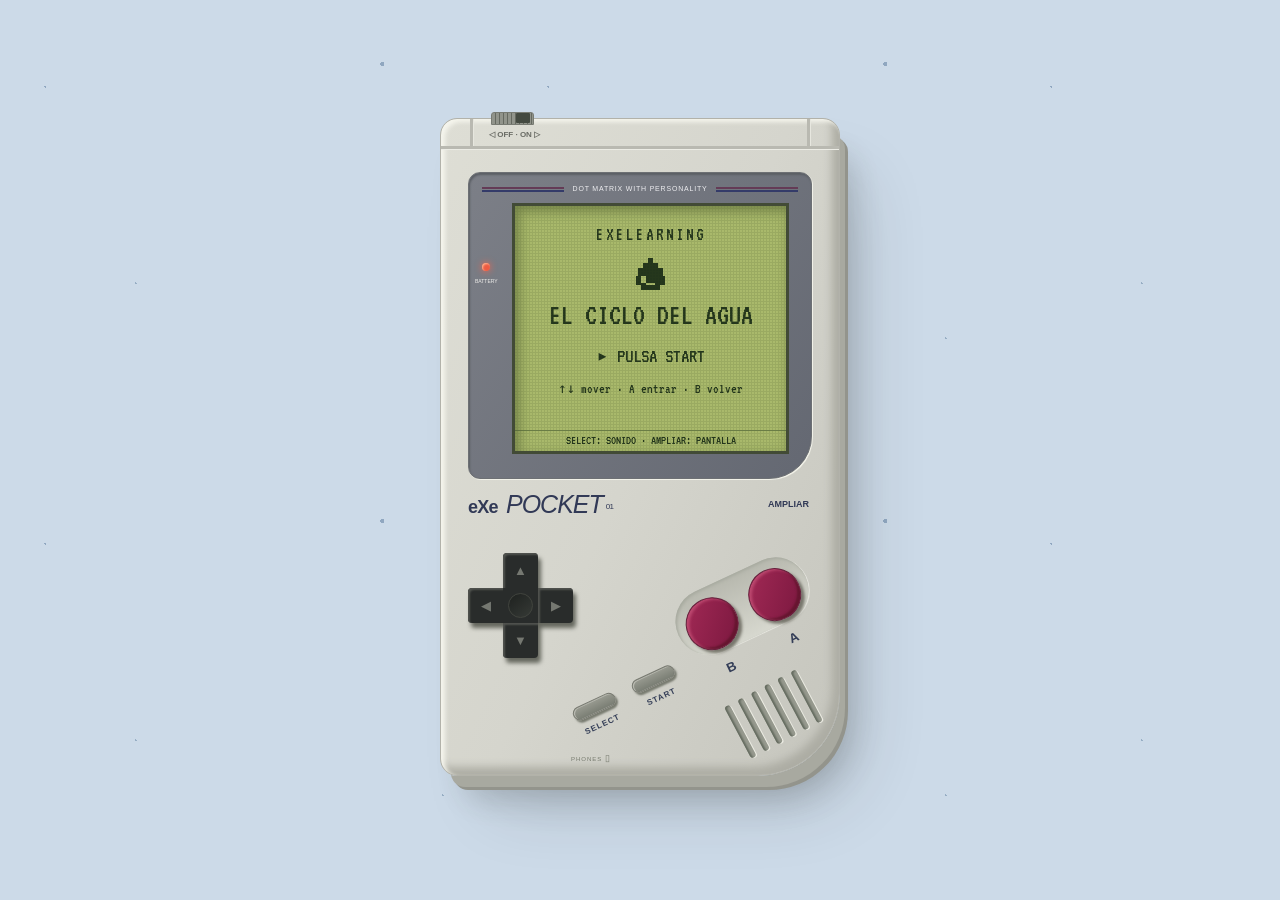
==== index.html @ 0021cd32 "Add Pocket theme and interactive water cycle example" ====
<!DOCTYPE html>
<html lang="es" id="exe-index">
<head>
<meta charset="utf-8">
<meta name="generator" content="eXeLearning">
<meta name="viewport" content="width=device-width, initial-scale=1">
<link rel="license" type="text/html" href="https://creativecommons.org/publicdomain/zero/1.0/">
<title>El ciclo del agua · Pocket</title>
<link rel="icon" type="image/x-icon" href="libs/favicon.ico">
<meta name="description" content="Unidad didáctica de ejemplo sobre el ciclo del agua, presentada con el estilo retro Pocket.">
<script>document.querySelector("html").classList.add("js");</script><script src="libs/jquery/jquery.min.js"> </script><script src="libs/common_i18n.js"> </script><script src="libs/common.js"> </script><script src="libs/exe_export.js"> </script><script>window.exeXapi={"odeId":"2026043015560178H9VG","packageTitle":"El ciclo del agua · Pocket","language":"es"};</script><script src="libs/xapi/exe_xapi.js"> </script><script src="search_index.js"> </script><script src="libs/bootstrap/bootstrap.bundle.min.js"> </script><link rel="stylesheet" href="libs/bootstrap/bootstrap.min.css">
<script src="idevices/text/text.js"></script><link rel="stylesheet" href="idevices/text/text.css">
<link rel="stylesheet" href="content/css/base.css"><script src="theme/style.js"> </script><link rel="stylesheet" href="theme/style.css">
</head>
<body class="exe-export exe-web-site">
<script>document.body.className+=" js"</script>
<div class="exe-content exe-export pre-js siteNav-hidden"><a href="#page-mollw3ja-8h1eloxxv" id="skipNav">Saltar al contenido</a> <nav id="siteNav">
<ul>
<li class="active"> <a href="index.html" class="active main-node no-ch">Inicio</a>
</li>
<li> <a href="html/el-ciclo-del-agua.html" class="daddy">El ciclo del agua</a>
<ul class="other-section">
<li> <a href="html/evaporacion.html" class="no-ch">Evaporación</a>
</li>
<li> <a href="html/condensacion.html" class="no-ch">Condensación</a>
</li>
<li> <a href="html/precipitacion.html" class="no-ch">Precipitación</a>
</li>
<li> <a href="html/recogida.html" class="no-ch">Recogida</a>
</li>
</ul>
</li>
<li> <a href="html/actividades.html" class="daddy">Actividades</a>
<ul class="other-section">
<li> <a href="html/ordena-las-fases.html" class="no-ch">Ordena las fases</a>
</li>
<li> <a href="html/verdadero-o-falso.html" class="no-ch">¿Verdadero o falso?</a>
</li>
</ul>
</li>
<li> <a href="html/recursos.html" class="no-ch">Recursos</a>
</li>
<li> <a href="html/creditos-y-descargas.html" class="no-ch">Créditos y descargas</a>
</li>
</ul>
</nav><main id="page-mollw3ja-8h1eloxxv" class="page"> <div id="exe-client-search" data-block-order-string="Caja %e" data-no-results-string="Sin resultados.">
</div>
<header class="main-header"> <p class="page-counter"> <span class="page-counter-label">Página </span><span class="page-counter-content"> <strong class="page-counter-current-page">1</strong><span class="page-counter-sep">/</span><strong class="page-counter-total">11</strong></span></p>

<div class="package-header"><p class="package-title">El ciclo del agua · Pocket</p></div>
<div class="page-header"><h1 class="page-title">Inicio</h1></div>
</header><div id="page-content-page-mollw3ja-8h1eloxxv" class="page-content">
<article id="SP00000002" class="box">
<header class="box-head">
<div class="box-icon exe-icon">
<img src="theme/icons/book.svg" alt="" style="display:block;object-fit:contain;">
</div>
<h1 class="box-title">Bienvenida</h1>
<button class="box-toggle box-toggle-on" title="Toggle content">
<span>Toggle content</span>
</button></header>
<div class="box-content">
<div id="SP00000003" class="idevice_node text" data-idevice-path="idevices/text/" data-idevice-type="text" data-idevice-component-type="json" data-idevice-json-data="{&quot;ideviceId&quot;:&quot;SP00000003&quot;}">
<div class="exe-text-template"><div class="textIdeviceContent"><div class="exe-text-activity"><div><figure style="text-align:center;margin:10px 0 18px;"><img src="content/resources/633e3582-b108-d898-b333-1e7eacefaed6.png" alt="Paisaje del ciclo del agua en estilo pixel art" style="max-width:320px;width:100%;height:auto;image-rendering:pixelated;border:3px solid #D700D7;" /><figcaption style="font-family:'VT323',monospace;font-size:16px;color:#707078;margin-top:6px;">Paisaje del ciclo del agua en estilo pixel art</figcaption></figure><p><strong>Bienvenido</strong> a esta unidad didáctica sobre el <em>ciclo del agua</em>, preparada por el <strong>Área de Tecnología Educativa</strong> de la Consejería de Educación, Formación Profesional, Actividad Física y Deportes del Gobierno de Canarias.</p>
        <p>Aquí aprenderás las cuatro fases principales del ciclo — <strong>evaporación</strong>, <strong>condensación</strong>, <strong>precipitación</strong> y <strong>recogida</strong> — y podrás poner a prueba lo aprendido con un par de actividades.</p>
        <p>Pulsa START para elegir una página. Con A entras en sus actividades y con B vuelves. Dentro de una actividad, arriba y abajo desplazan el texto; izquierda y derecha seleccionan sus controles. Usa AMPLIAR si necesitas más espacio.</p><p><a href="content/resources/pocket.zip" download>Descargar estilo Pocket</a></p><p class="clearfix"> </p></div></div></div></div>
</div>
</div>
</article>
</div></main><div class="nav-buttons">
<span class="nav-button nav-button-left" aria-hidden="true"><span>Anterior</span></span>
<a href="html/el-ciclo-del-agua.html" title="Siguiente" class="nav-button nav-button-right"><span>Siguiente</span></a>
</div>
<footer id="siteFooter"><div id="siteFooterContent"> <div id="packageLicense" class="cc cc-0"> <p> <span class="license-label">Licencia: </span><a href="https://creativecommons.org/publicdomain/zero/1.0/" class="license">Creative Commons: CC0 1.0 Universal (dominio público)</a></p>
</div>
</div></footer>
</div>
<p id="made-with-eXe"> <a href="https://exelearning.net/" target="_blank" rel="noopener"> <span>Creado con eXeLearning <span>(Ventana nueva)</span></span></a></p>
</body>
</html>
---- idevices/text/text.css ----
/* Text iDevice (export CSS) */
.exe-text-activity > div {
    display: flow-root;
}

.exe-text-activity div.inline {
    display: flex;
}

.exe-text-activity div.inline dt {
    margin: 0 0 0 auto;
}

.exe-text-activity div.inline dd {
    margin-left: 10px;
}

.idevice_node.text .iDevice_buttons.feedback-button {
    margin-bottom: 1em;
}
---- content/css/base.css ----
.exe-content{
  background: #fff;
}

.exe-content .page-title{
  font-size: 1.45em;
}

.exe-content .box{
  margin-top: 20px;
  border: 1px solid #dbdbdb;
}

.exe-content .box-head {
  border-bottom: 1px solid #dbdbdb;
}

.exe-export .no-header .box-head {
  border-bottom: 0;
}

.exe-content .box-head .box-title {
  margin: 0;
  font-size: 1.2em;
}

.exe-content .exe-material-icon {
  display: block;
  width: 40px;
  height: 40px;
  background-color: currentColor;
  -webkit-mask-image: var(--exe-material-icon-url);
  mask-image: var(--exe-material-icon-url);
  -webkit-mask-repeat: no-repeat;
  mask-repeat: no-repeat;
  -webkit-mask-position: center;
  mask-position: center;
  -webkit-mask-size: contain;
  mask-size: contain;
  /* 20px live area on a 24px grid: scale 24/20 so the ink matches the Style icons.
     Kept in step with the editor rule in assets/styles/layout/_execontent.scss. */
  transform: scale(1.2);
}

.exe-content a{
  color: #5a7f0c;
}

.exe-content a:hover,
.exe-content a:focus{
  color: #71a300;
}

.exe-content h2{
  font-size: 1.45em;
}
.exe-content h3{
  font-size: 1.35em;
}
.exe-content h4{
  font-size: 1.25em;
}
.exe-content h5{
  font-size: 1.15em;
}

.exe-content a {
    text-decoration: none
}

.exe-content a:hover,
.exe-content a:focus {
    text-decoration: underline
}

/* Underlined links */
.box-content a {
    text-decoration: underline;
}
.box-content a:hover {
    text-decoration: none;
}
.box-content a:focus {
    text-decoration: underline;
}

@media print {
    .external-iframe-src {
        display: block !important;
        margin: 2em 0;
        font-size: .95em;
        text-align: center
    }

    #made-with-eXe {
        display: none
    }
}

.external-iframe {
    border: 0
}

.pre-code {
    background: #112C4A;
    color: #E7ECF1;
    font-family: Monaco, Courier, monospace;
    border-radius: 9px;
    font-size: 12px;
    margin: 2em 1em;
    overflow: auto;
    padding: 20px
}

.highlighted-code {
    margin: 2em 1em;
}

.exe-dl {
    margin-bottom: 2em;
    margin-left: 1.5em
}

.exe-dl dt {
    font-weight: bold
}

.exe-dl dd {
    margin: 1em 1.5em
}

.js .exe-dl dt {
    margin: 1.2em 0 0 0
}

.exe-dl dt a {
    text-decoration: underline
}

.exe-dl .icon {
    font-family: Arial, sans-serif;
    display: block;
    width: 20px;
    height: 20px;
    font-size: 16px;
    margin-right: 1em;
    line-height: 20px;
    text-align: center;
    float: left;
    border-radius: 2px;
    position: relative
}

@media all and (min-width: 1px) {
    .exe-dl dt a {
        align-items: center;
        display: flex;
        text-decoration: none
    }

    .exe-dl .icon {
        height: 18px;
        line-height: 18px;
        width: 18px;
        padding: 1px;
        font: 18px monospace;
        font-weight: bold;
        display: flex;
        justify-content: center;
        align-items: center
    }
}

.exe-dl-toggler {
    height: 20px;
    margin: 1.5em
}

.exe-dl-toggler a {
    margin-left: 0;
    font-weight: bold
}

.js .exe-dl dd {
    display: none;
    padding-left: 0;
    margin: 1em 1em 1em 37px
}

/* Math */
.exe-math {
    display: block;
    margin: 2em 0
}

.exe-math,
.MathJax_Display {
    text-align: left !important
}

.exe-math.position-center,
.position-center .MathJax_Display,
[style*="text-align: center"] .MathJax_Display {
    text-align: center !important
}

.exe-math.position-right,
.position-right .MathJax_Display,
[style*="text-align: right"] .MathJax_Display {
    text-align: right !important
}

.js .show-image .exe-math-code,
.js .show-code .exe-math-img {
    display: none
}

.exe-math-links {
    font-size: .85em
}

.exe-math-inline {
    display: inline;
    margin: 0 .1em !important
}

/* TinyMCE: Images and media */
.exe-figure {
    margin: 2em 0;
    max-width: 100%
}

.position-center {
    margin: 2em auto
}

.position-right {
    margin: 2em 0 2em auto
}

.float-left {
    float: left;
    margin: .5em 1.5em 1em 0
}

.float-right {
    float: right;
    margin: .5em 0 1em 2em
}

.figcaption {
    padding-top: .2em
}

.figcaption.header {
    padding-top: 0;
    padding-bottom: .2em
}

/* TinyMCE templates */
.exe-layout-2-cols,
.exe-layout-3-cols {
    width: 100%
}

.exe-col{
    box-sizing: content-box;
}

.exe-layout-2-cols .exe-col {
    float: left;
    width: 49%
}

.exe-layout-2-cols .exe-col-1 {
    padding-right: 1%
}

.exe-layout-2-cols .exe-col-2 {
    padding-left: 1%
}

.exe-layout-2-30-70 .exe-col {
    width: 69%
}

.exe-layout-2-30-70 .exe-col-1 {
    width: 29%
}

.exe-layout-2-70-30 .exe-col {
    width: 29%
}

.exe-layout-2-70-30 .exe-col-1 {
    width: 69%
}

.exe-layout-3-cols .exe-col {
    float: left;
    width: 32%
}

.exe-layout-3-cols .exe-col-1,
.exe-layout-3-cols .exe-col-2 {
    padding-right: 2%
}

pre.mermaid {
    margin: 1.5em 0;
    text-align: center;
    width: 100%;
    min-width: 200px;
}

/* Blocks */
.exe-block-warning {
    background: #FCF8E3;
    color: #796034;
    border: 1px solid #FAEBCC;
    padding: 0 1em;
    border-radius: 4px
}

p.exe-block-warning {
    padding: 1em
}

.exe-block-alert {
    background: #ffc;
    color: #855000;
    border: 1px solid #FFF099;
    padding: 0 1em;
    border-radius: 4px
}

p.exe-block-alert {
    padding: 1em
}

.exe-block-danger {
    background: #FEF0EF;
    color: #973C3B;
    border: 1px solid #F3DADD;
    padding: 0 1em;
    border-radius: 4px
}

p.exe-block-danger {
    padding: 1em
}

.exe-block-info {
    background: #E1F1F9;
    color: #2B627D;
    border: 1px solid #C9EDF4;
    padding: 0 1em;
    border-radius: 4px
}

p.exe-block-info {
    padding: 1em
}

.exe-block-success {
    background: #E5F3E0;
    color: #336634;
    border: 1px solid #DEEDD1;
    padding: 0 1em;
    border-radius: 4px
}

p.exe-block-success {
    padding: 1em
}

.exe-content .exe-block-warning a,
.exe-content .exe-block-warning a:hover,
.exe-content .exe-block-warning a:focus {
    color: #4F360A
}

.exe-content .exe-block-alert a,
.exe-content .exe-block-alert a:hover,
.exe-content .exe-block-alert a:focus {
    color: #5B2600
}

.exe-content .exe-block-danger a,
.exe-content .exe-block-danger a:hover,
.exe-content .exe-block-danger a:focus {
    color: #6D1211
}

.exe-content .exe-block-info a,
.exe-content .exe-block-info a:hover,
.exe-content .exe-block-info a:focus {
    color: #063853
}

.exe-content .exe-block-success a,
.exe-content .exe-block-success a:hover,
.exe-content .exe-block-success a:focus {
    color: #093C0A
}

div.exe-block-warning,
div.exe-block-alert,
div.exe-block-danger,
div.exe-block-info,
div.exe-block-success {
    margin: 1em 0
}

/* RTL support */
body [dir='rtl'] {
    text-align: start
}

/* Autoclear */
.exe-content .idevice_body,
.exe-clear {
    overflow: auto
}

/* JavaScript on/offf */
.js-hidden {
    display: none;
}

.exe-hidden,
.js-required,
.js .js-hidden,
.exe-mindmap-code {
    display: none
}

.js .js-required {
    display: block
}

.box-toggle {
    display: none;
}

.js .box-toggle {
    display: inline-block;
}

.sr-av,
.js .js-sr-av,
.exe-hidden-accessible,
.js .exe-tooltip-text {
    position: absolute;
    overflow: hidden;
    clip: rect(0 0 0 0);
    clip: rect(0, 0, 0, 0);
    height: 0
}

/* Tables */
.exe-table {
    margin: 2em auto;
    max-width: 100%;
    border: 1px solid #CCC;
    border-collapse: collapse;
    border-spacing: 0
}

.exe-table tr {
    background: #fff
}

.exe-table caption {
    padding: .5em 0;
    text-align: center;
    font-style: italic;
    caption-side: top;
}

.exe-table td,
.exe-table th {
    border: 1px solid #CCC;
    margin: 0;
    padding: 0.5em 1em
}

.exe-table thead {
    background: #ddd;
    color: #000;
    text-align: left
}

.exe-table tr:nth-child(2n-1) td,
.exe-table tbody tr:nth-child(2n-1) th {
    background: #F4F4F4
}

.exe-table tbody tr:nth-child(2n) th {
    background: #F4F4F4
}

.exe-table tbody tr:nth-child(2n-1) th {
    background: #E4E4E4
}

.exe-table thead+tbody tr:nth-child(2n) th {
    background: #fff
}

.exe-table thead+tbody tr:nth-child(2n-1) th {
    background: #F4F4F4
}

.exe-table-minimalist {
    margin: 2em auto;
    border-collapse: collapse
}

.exe-table-minimalist tr {
    background: #fff
}

.exe-table-minimalist thead th {
    color: #000;
    padding: .6em 1.5em .6em .8em;
    border-bottom: 2px solid #CCC;
    text-align: left
}

.exe-table-minimalist td,
.exe-table-minimalist tbody th {
    border-bottom: 1px solid #ccc;
    color: #555;
    padding: .5em 1.5em .5em .8em
}

.exe-table-minimalist tbody tr:hover td,
.exe-table-minimalist tbody tr:hover th {
    color: #222
}

.exe-table-minimalist tr:nth-child(2n-1) td,
.exe-table-minimalist tbody tr:nth-child(2n-1) th {
    background: #F9F9F9
}

.exe-table-minimalist caption {
    text-align: center;
    font-style: italic;
    border-bottom: 2px solid #CCC;
    padding: .6em 0
}

/* Responsive tables */
.exe-table-responsive {
    display: block;
    overflow-x: auto;
    border: none
}

.exe-table-responsive,
.exe-table-responsive th,
.exe-table-responsive tr,
.exe-table-responsive td {
    width: auto !important
}

/* Tooltips */
body .qtip {
    font-size: .85em;
    line-height: 1.5em
}

.qtip .exe-tooltip-text {
    position: relative;
    overflow: auto;
    clip: auto;
    height: auto
}

/* Structured lists */
ol.auto-numbered {
    counter-reset: item
}

.auto-numbered ol {
    counter-reset: item
}

.auto-numbered li {
    display: block
}

.auto-numbered li:before {
    content: counters(item, ".") ".- ";
    counter-increment: item
}

/* Blockquote + Cite */
.exe-quote-cite cite {
    display: block;
    text-align: right;
    margin-top: -.5em
}

/* File information */
.exe-link-data {
    font-size: .8em;
    margin: 0 .2em
}

.exe-link-data abbr {
    cursor: help
}

/* Quote With Authorship */
.styled-qc {
    font-family: Georgia, serif;
    font-style: italic;
    margin: 1.5em 2.5em;
    padding: 0.25em 3.5em;
    position: relative
}

.styled-qc:before {
    display: block;
    content: "\201C";
    font-size: 5em;
    position: absolute;
    left: 0;
    top: -20px
}

/* Responsive design */
iframe,
object,
embed {
    max-width: 100%
}

img,
video {
    max-width: 100%;
    height: auto
}

@media all and (max-width: 992px) {
    .exe-layout-3-cols .exe-col {
        float: none;
        width: 100%;
        padding: 0
    }

    .exe-layout-3-cols .exe-col .exe-figure {
        margin: 2em auto
    }
}

@media all and (max-width: 780px) {
    .styled-qc {
        margin: 1.5em .5em
    }

    .exe-layout-2-cols .exe-col {
        float: none;
        width: 100%;
        padding: 0
    }

    .exe-layout-2-cols .exe-col .exe-figure {
        margin: 2em auto
    }
}

/* Made with eXeLearning */
#made-with-eXe {
    margin: 0;
    position: fixed;
    bottom: 0;
    right: 0
}

#made-with-eXe a {
    text-decoration: none;
    box-shadow: rgba(0, 0, 0, 0.35) 0px 5px 15px;
    border-top-left-radius: 4px;
    color: #222;
    font-size: 11px;
    font-family: Arial, sans-serif;
    line-height: 35px;
    width: 35px;
    height: 35px;
    background: #fff url(../img/exe_powered_logo.png) no-repeat 3px 50%;
    display: block;
    background-size: auto 20px;
    text-decoration: none;
    transition: .5s;
    opacity: .8
}

#made-with-eXe span {
    padding-left: 35px;
    padding-right: 5px
}

#made-with-eXe span span {
    position: absolute;
    overflow: hidden;
    clip: rect(0 0 0 0);
    clip: rect(0, 0, 0, 0);
    height: 0
}

#made-with-eXe a:hover {
    width: auto;
    padding: 0 5px;
    background-position: 5px 50%;
    opacity: 1
}

/* Search bar */
#exe-client-search-reset {
    display: none;
}
#exe-client-search-reset.visible {
    display: inline;
}
.exe-client-search-result{
    padding:0;
    background-color: #FFF3A0;
    color: #1A1A1A;
}

/* Box toggler */
.exe-export article.minimized .box-content{
    display: none;
}

/* BOX no visible */
.exe-export article.novisible.box{
    display: none  !important;
}

/* iDevice no visible */
.exe-export article.box .idevice_node.novisible{
    display: none  !important;
}

/* Teacher mode */
html:not(.mode-teacher) .js .teacher-only {
    display: none !important;
}

/* ========================================
   Architecture v3.1 - Common Theme Overrides
   ========================================
   These rules support the new HTML structure and
   load BEFORE theme-specific styles.
   ======================================== */

/* Navigation: Hide nested sections by default, show active paths */
#siteNav .other-section {
    display: none;
}
#siteNav li.active > .other-section,
#siteNav li.current-page-parent > .other-section {
    display: block;
}

/* Site footer extra section */
#siteFooterExtra {
    margin-bottom: 2em;
    color: #555;
    font-size: 0.95em;
}

/* Footer with neither license nor "Page footer" content: themes give #siteFooter
   a background and border, so an empty one shows as a stray bar. Hidden here so
   every theme (including custom ones) gets it, and so a theme that wants to keep
   showing it can opt out by overriding display. */
#siteFooter.siteFooter-empty {
    display: none;
}

/* Skip navigation link */
#skipNav {
    position: fixed;
    top: -50px;
    left: 50%;
    transform: translateX(-50%);
    background-color: #000;
    color: #fff;
    text-align: center;
    font-weight: bold;
    font-size: 0.95em;
    text-decoration: underline;
    padding: 0.5em 1em;
    z-index: 1000;
    display: inline-block;
    box-shadow: 0 2px 5px rgba(0,0,0,0.3);
    outline: 3px solid #fff;
    outline-offset: -3px;
    transition: top 0.3s ease, opacity 0.3s ease;
}

#skipNav:focus {
    top: 5px;
}

/* Print styles for header elements */
@media print {
    body #header,
    body #emptyHeader,
    body #nodeDecoration {
        height: auto !important;
        min-height: 0;
        border: none;
        padding: 0;
    }
    body #headerContent {
        padding-top: 40px;
    }
}
---- theme/style.css ----
/* Pocket — eXeLearning. Console adapted from ernesto.es (GPL-3.0). */
@font-face { font-family: Pocket; src: url("fonts/VT323-Regular.woff2") format("woff2"); font-display: swap; }
:root { --lcd: #a9b96b; --pixel: #23351c; }
/* Readable fallback for the editor, print and JavaScript-disabled exports. */
body.exe-export { color: #293b53; background: #ccdae8; }
.exe-export > .exe-content { max-width: 1100px; margin: auto; padding: 24px; }
.exe-export .box { background: #f3f6ef; border: 1px solid #70835a; padding: 16px; }
.exe-export img { max-width: 100%; height: auto; }
.exe-export #siteNav ul { list-style: none; padding-left: 20px; }
.exe-export #siteNav a { display: inline-block; padding: 6px; }
.exe-export .box-title { font-family: Pocket, monospace; }
.exe-pocket { margin: 0; min-height: 100svh; }
.exe-pocket::before { content: ""; position: fixed; inset: 0; pointer-events: none; z-index: -1; background: radial-gradient(1px 1px at 9% 19%, #557597 98%, transparent), radial-gradient(1px 1px at 27% 62%, #6382a0 98%, transparent), radial-gradient(2px 2px at 76% 14%, #557597 98%, transparent), radial-gradient(1px 1px at 88% 74%, #6382a0 98%, transparent); background-size: 503px 457px; opacity: .5; }
.exe-pocket > .exe-content { background: none; max-width: none; padding: 24px 12px 30px; min-height: 100svh; display: grid; place-content: center; }
.exe-pocket #siteNav, .exe-pocket .main-header, .exe-pocket #exe-client-search, .exe-pocket .nav-buttons, .exe-pocket #siteFooter, .exe-pocket #made-with-eXe { display: none !important; }
.exe-pocket #skipNav { position: fixed; top: -100px; left: 10px; }
.exe-pocket #skipNav:focus { top: 10px; z-index: 10; background: white; padding: 10px; }
.pocket-console, .pocket-console * { box-sizing: border-box; }
.pocket-console { font: 16px/1.2 Arial, sans-serif; }
.pocket-console button { font: inherit; cursor: pointer; touch-action: manipulation; }
.pocket-console :focus-visible { outline: 3px solid #313956; outline-offset: 4px; }
.pocket-console [hidden] { display: none !important; }
.pocket-console { position: relative; width: 400px; height: 658px; padding: 53px 27px 0; background: linear-gradient(115deg, #deded5 0%, #d5d5cd 50%, #c5c5bd 100%); border-radius: 17px 17px 82px 17px; border: 1px solid #b2b2aa; box-shadow: inset 4px 3px 4px #f5f5ed, inset -7px -8px 8px #adada4, 8px 14px 0 -3px #a8a9a0, 11px 17px 0 -3px #93948c, 18px 30px 35px -10px #292c293b, 35px 45px 70px -20px #292c2930; }
.top-edge { position: absolute; height: 30px; border-bottom: 3px solid #b9b9b1; box-shadow: 0 1px #ecece5; inset: 0 0 auto; }
.top-edge::before, .top-edge::after { content: ""; position: absolute; top: 0; bottom: 0; width: 3px; background: #b9b9b1; box-shadow: 1px 0 #e7e7df; }
.top-edge::before { left: 29px; }.top-edge::after { right: 29px; }
.top-edge span { position: absolute; top: 11px; left: 48px; font: bold 8px Arial, sans-serif; color: #696b64; }
.power { position: absolute; top: -7px; left: 50px; width: 43px; height: 13px; border: 1px solid #787b73; border-radius: 3px 3px 0 0; background: repeating-linear-gradient(90deg, #91948b 0 3px, #656960 3px 4px); }
.power::after { content: ""; position: absolute; top: 0; right: 3px; width: 14px; height: 10px; background: #444a41; border-radius: 1px; }
.power[aria-pressed="false"]::after { right: 24px; }
.bezel { position: relative; border: 1px solid #6d7074; padding: 30px 22px 24px 43px; border-radius: 12px 12px 43px 12px; background: linear-gradient(125deg, #7c7f87, #646872); box-shadow: inset 1px 2px 2px #5b5f65, 1px 1px #f1f1e8; }
.bezel-caption { position: absolute; display: flex; align-items: center; gap: 9px; top: 12px; left: 13px; right: 13px; font-size: 7px; letter-spacing: .8px; color: #eeeef1; white-space: nowrap; }
.bezel-caption span { flex: 1; height: 5px; border-top: 2px solid #643b56; border-bottom: 2px solid #343b69; }
.battery { position: absolute; top: 90px; left: 6px; text-align: center; color: #f1f0ed; font: 5px Arial, sans-serif; }
.battery i { display: block; width: 8px; height: 8px; margin: 0 auto 7px; background: #ed5b43; border-radius: 50%; box-shadow: 0 0 7px #f6644e, inset 1px 1px 2px #ffb591; }
.lcd { color-scheme: light; position: relative; height: 251px; color: var(--pixel); background: var(--lcd); border: 3px solid #424b36; box-shadow: inset 4px 5px 12px #34421d66; font-family: Pocket, "Courier New", monospace; }
.lcd::after { content: ""; pointer-events: none; position: absolute; inset: 0; opacity: .12; background: repeating-linear-gradient(0deg, transparent 0 2px, #34451f 2px 3px), repeating-linear-gradient(90deg, transparent 0 2px, #34451f 2px 3px); box-shadow: inset 2px 3px 9px #20331580; }
.pocket-screen { position: relative; height: calc(100% - 21px); overflow: auto; padding: 10px; scrollbar-width: thin; scrollbar-color: var(--pixel) var(--lcd); overscroll-behavior: contain; }
.pocket-screen:focus-visible { outline: 2px solid var(--pixel); outline-offset: -4px; }
.pocket-screen h2 { font-size: 23px; line-height: 1; margin: 0 0 12px; font-weight: 400; }
.pocket-screen p, .pocket-screen li, .pocket-screen a { font-size: 19px; line-height: 1.15; }
.pocket-screen p { margin: 10px 0; }.pocket-screen ul { padding-left: 18px; }.pocket-screen li { margin-bottom: 7px; }
.pocket-screen article { overflow-wrap: anywhere; }
.pocket-screen article h2 { border-bottom: 2px solid; padding-bottom: 8px; }
.pocket-screen a { padding: 5px 0; text-underline-offset: 3px; }
.pocket-screen button { color: inherit; }
.pocket-screen button:focus-visible, .pocket-screen a:focus-visible { outline: 2px solid var(--pixel); outline-offset: -2px; }
.pocket-screen-status { height: 21px; padding: 3px 7px; border-top: 1px solid #42583088; font-size: 13px; line-height: 1; text-align: center; }
.welcome { text-align: center; }
.welcome .pocket-screen-kicker { font-size: 11px; letter-spacing: 2px; margin: 0 0 9px; }
.pixel-avatar { width: 39px; height: 39px; margin-bottom: 5px; }
.welcome h2 { font-size: 33px; line-height: .85; letter-spacing: 2px; margin: 0; }
.welcome .pocket-screen-tagline { font-size: 13px; margin: 9px 0 5px; }
.start-prompt { border: 0; padding: 5px; background: none; font-size: 19px; }
.menu-title { border-bottom: 2px solid; padding-bottom: 7px; }
.pocket-screen-menu { display: grid; gap: 3px; }
.pocket-screen-menu button { display: flex; align-items: baseline; gap: 5px; width: 100%; padding: 5px 4px; border: 0; background: none; text-align: left; font-size: 19px; line-height: 1.05; }
.pocket-screen-menu button::before { content: "▸"; visibility: hidden; flex: 0 0 9px; }
.pocket-screen-menu button[aria-current="true"] { background: var(--pixel); color: var(--lcd); }
.pocket-screen-menu button[aria-current="true"]::before { visibility: visible; }
.pocket-screen-menu button small { font-size: 12px; margin-left: auto; padding-left: 4px; }
.brand { display: flex; justify-content: space-between; align-items: center; color: #313956; padding-top: 10px; font-size: 17px; letter-spacing: -.7px; }
.pocket-console-exit { display: none; font: bold 9px Arial, sans-serif; padding: 8px 4px; letter-spacing: 0; text-decoration: none; }
.pocket-console-exit:focus-visible { outline-color: #313956; }
.brand strong { font-size: 18px; }.brand em { font-size: 25px; letter-spacing: -1px; margin-left: 4px; }.brand sup { font-size: 8px; margin-left: 3px; }
.controls { display: flex; justify-content: space-between; align-items: center; margin-top: 34px; }
.dpad { display: grid; grid-template-columns: repeat(3, 35px); grid-template-rows: repeat(3, 35px); filter: drop-shadow(3px 5px 2px #65675e); }
.dpad button, .dpad span { background: #292c2b; border: 0; color: #757871; padding: 0; font-size: 13px; box-shadow: inset 2px 2px 2px #51534f; }
.dpad .up { grid-area: 1 / 2; border-radius: 4px 4px 0 0; }.dpad .left { grid-area: 2 / 1; border-radius: 4px 0 0 4px; }.dpad span { grid-area: 2 / 2; box-shadow: none; position: relative; }.dpad span::after { content: ""; position: absolute; inset: 5px; border-radius: 50%; background: linear-gradient(140deg, #1e211f, #363a36); border: 1px solid #41443e; }.dpad .right { grid-area: 2 / 3; border-radius: 0 4px 4px 0; }.dpad .down { grid-area: 3 / 2; border-radius: 0 0 4px 4px; }
.action-buttons { display: flex; gap: 16px; transform: rotate(-25deg); padding: 10px 9px 3px; border-radius: 40px; background: linear-gradient(#b7b8ae, #d7d8cf); box-shadow: inset 1px 2px 3px #a8aba0, 1px 1px #e3e3dc; }
.action-buttons div { position: relative; }
.action-buttons button { width: 53px; height: 53px; border: 1px solid #65213c; border-radius: 50%; color: transparent; background: linear-gradient(130deg, #a32a56, #79173e); box-shadow: inset 2px 2px 3px #bd4970, inset -2px -3px 2px #661630, 2px 4px 3px #77766c; }
.action-buttons span { position: absolute; top: 66px; left: 21px; color: #333d57; font-weight: bold; font-size: 13px; }
.system-buttons { display: flex; gap: 19px; margin: 27px 0 0 104px; transform: rotate(-25deg); width: fit-content; }
.system-buttons div { display: flex; flex-direction: column; align-items: center; gap: 8px; }
.system-buttons button { width: 46px; height: 14px; border-radius: 9px; border: 1px solid #777970; background: linear-gradient(#999b91, #797d73); box-shadow: 1px 3px 2px #787b70, inset 1px 1px #b8b9b0; }
.system-buttons span { font-size: 8px; color: #343e57; letter-spacing: 1px; font-weight: bold; }
.system-buttons button[aria-pressed="true"] { background: #424c3b; }
.system-buttons button { position: relative; }
.system-buttons button::before, .power::before { content: ""; position: absolute; inset: -8px -3px; }
.speaker { position: absolute; right: 25px; bottom: 32px; display: flex; gap: 9px; transform: rotate(-28deg); }
.speaker i { width: 6px; height: 58px; border-radius: 5px; background: #96998e; box-shadow: inset 2px 1px 2px #646b5f, 1px 1px #ecece3; }
.bottom-mark { position: absolute; bottom: 11px; left: 130px; font-size: 6px; letter-spacing: 1px; color: #75796d; }.bottom-mark span { font-size: 9px; }
.pocket-console button:active, .pocket-console button.pressed { filter: brightness(.8); translate: 0 2px; }
.pocket-console.is-off .lcd { background: #88916b; }.pocket-console.is-off .pocket-screen, .pocket-console.is-off .pocket-screen-status { visibility: hidden; }.pocket-console.is-off .battery i { background: #662f2b; box-shadow: inset 1px 1px 2px #47221f; }

.pocket-console .console-exit { display: inline-block; border: 0; background: transparent; color: #313956; font: bold 9px Arial, sans-serif; padding: 8px 3px; }
.pocket-console .pocket-screen { font: 20px/1.15 Pocket, monospace; }
.pocket-console .pocket-screen h1 { font: 25px/1 Pocket, monospace; margin: 0 0 10px; }
.pocket-console .welcome { padding-top: 8px; }
.pocket-console .welcome h1 { font-size: 30px; text-transform: uppercase; }
.pocket-console .pocket-screen .screen-tagline { font-size: 15px; }
.pocket-console .pocket-screen .pocket-help { font-size: 14px; margin: 8px 0; }
.pocket-console .pocket-screen .page { background: transparent; padding: 0; margin: 0; max-width: none; min-width: 0; }
.pocket-console .pocket-screen .page-content { padding: 0; }
.pocket-console .pocket-screen .box { background: transparent; color: var(--pixel); margin: 0; padding: 0; border: 0; box-shadow: none; }
.pocket-console .pocket-screen .box-head { margin-bottom: 10px; border-bottom: 2px solid var(--pixel); pointer-events: none; }
.pocket-console .pocket-screen .box-title { font: 24px/1 Pocket, monospace; color: inherit; padding-bottom: 7px; }
.pocket-console .pocket-screen .box-icon, .pocket-console .pocket-screen .box-toggle { display: none; }
.pocket-console .pocket-screen .box-content { padding: 0; }
.pocket-console .pocket-screen a { color: var(--pixel); text-decoration: underline; }
.pocket-console .pocket-screen p, .pocket-console .pocket-screen li { font-size: 19px; line-height: 1.2; text-align: start; }
.pocket-console .pocket-screen figure { margin: 8px 0 14px !important; }
.pocket-console .pocket-screen img { max-width: 100% !important; height: auto; filter: grayscale(1); mix-blend-mode: multiply; }
.pocket-console .pocket-screen figure img { border-color: var(--pixel) !important; }
.pocket-console .pocket-screen figcaption { color: var(--pixel) !important; font: 16px/1.15 Pocket, monospace !important; }
.pocket-console .pocket-screen .idevice_node { overflow-wrap: anywhere; }
.pocket-console .pocket-screen input, .pocket-console .pocket-screen select, .pocket-console .pocket-screen textarea { max-width: 100%; accent-color: var(--pixel); font: 16px Arial, sans-serif; }
.pocket-console .pocket-screen button, .pocket-console .pocket-screen .btn { color: var(--pixel); font-family: Pocket, monospace; }
.pocket-console .pocket-screen table { display: block; max-width: 100%; overflow: auto; }
.pocket-console .pocket-screen iframe, .pocket-console .pocket-screen video, .pocket-console .pocket-screen canvas { max-width: 100%; }
.pocket-console .pocket-screen .TOFP-MainContainer, .pocket-console .pocket-screen .TOFP-GameContainer, .pocket-console .pocket-screen .exe-sortableList { min-width: 0; max-width: 100%; font-size: 16px; background: transparent; }
.pocket-console .pocket-screen .TOFP-QuestionDiv { background: transparent; border-bottom: 1px solid var(--pixel); padding: 10px 0; }
.pocket-console .pocket-screen .TOFP-Answers label { display: inline-block; padding: 6px; }
.pocket-console .pocket-screen .exe-sortableList-list li { background: #b9c885; color: var(--pixel); padding: 7px; }
.pocket-console .pocket-screen .pocket-active-control { outline: 2px solid var(--pixel); outline-offset: 1px; }
.pocket-console .pocket-screen-menu a { display: flex; align-items: baseline; gap: 5px; width: 100%; padding: 5px 4px; border: 0; background: none; text-align: left; font-size: 20px; line-height: 1.05; text-decoration: none; }
.pocket-console .pocket-screen-menu a::before { content: "▸"; visibility: hidden; flex: 0 0 9px; }
.pocket-console .pocket-screen-menu a[aria-current="true"] { background: var(--pixel); color: var(--lcd); }
.pocket-console .pocket-screen-menu a[aria-current="true"]::before { visibility: visible; }
.pocket-console.is-expanded { width: min(940px, calc(100vw - 28px)); height: auto; min-height: 658px; padding-bottom: 125px; }
.pocket-console.is-expanded .lcd { height: min(65vh, 650px); min-height: 280px; }
.pocket-console.is-expanded .controls { max-width: 350px; margin-inline: auto; }
.pocket-console.is-expanded .system-buttons { margin-inline: auto; }
.pocket-console.is-expanded .pocket-screen .idevice_node { font-family: Arial, sans-serif; }
.pocket-console.is-expanded .pocket-screen .idevice_node img { filter: none; mix-blend-mode: normal; }
@media (max-width: 440px) {
  .pocket-console { width: 340px; height: 586px; padding: 47px 19px 0; border-bottom-right-radius: 65px; }
  .pocket-console .bezel { padding: 28px 17px 20px 35px; }.pocket-console .lcd { height: 230px; }
  .pocket-console .battery { left: 3px; font-size: 4px; }.pocket-console .bezel-caption { font-size: 6px; gap: 5px; }
  .pocket-console .controls { margin-top: 28px; }.pocket-console .system-buttons { margin-left: 87px; }
  .pocket-console .speaker { right: 20px; bottom: 26px; gap: 7px; }.pocket-console .speaker i { height: 45px; }
  .pocket-console .brand em { font-size: 23px; }.pocket-console .brand strong { font-size: 16px; }
}
@media (max-width: 365px) {
  .exe-pocket > .exe-content { padding-inline: 8px; }.pocket-console { width: 300px; padding-inline: 14px; }
  .pocket-console .bezel { padding-right: 12px; padding-left: 30px; }.pocket-console .bezel-caption { font-size: 5px; }
  .pocket-console .action-buttons { gap: 10px; }.pocket-console .action-buttons button { width: 46px; height: 46px; }
  .pocket-console .system-buttons { margin-left: 70px; }
}
@media print {
  .exe-pocket > .exe-content, .pocket-console, .pocket-console .bezel, .pocket-console .lcd, .pocket-console .pocket-screen { display: block !important; position: static; width: auto !important; height: auto !important; min-height: 0; overflow: visible; padding: 0; margin: 0; background: white; border: 0; box-shadow: none; }
  .pocket-console > :not(.bezel), .pocket-console .bezel-caption, .pocket-console .battery, .pocket-console #pocket-view, .pocket-console .pocket-screen-status, .pocket-console .lcd::after { display: none !important; }
  .pocket-console main[hidden], .pocket-console .box[hidden], .pocket-console .idevice_node[hidden] { display: block !important; }
  .pocket-console .pocket-screen img { filter: none; mix-blend-mode: normal; }
}

.pocket-console .pocket-screen .welcome p { text-align: center; }
.pocket-console.is-off .pocket-screen { opacity: 0; }
.pocket-console .pocket-screen-menu button[aria-current="true"] { color: var(--lcd); }
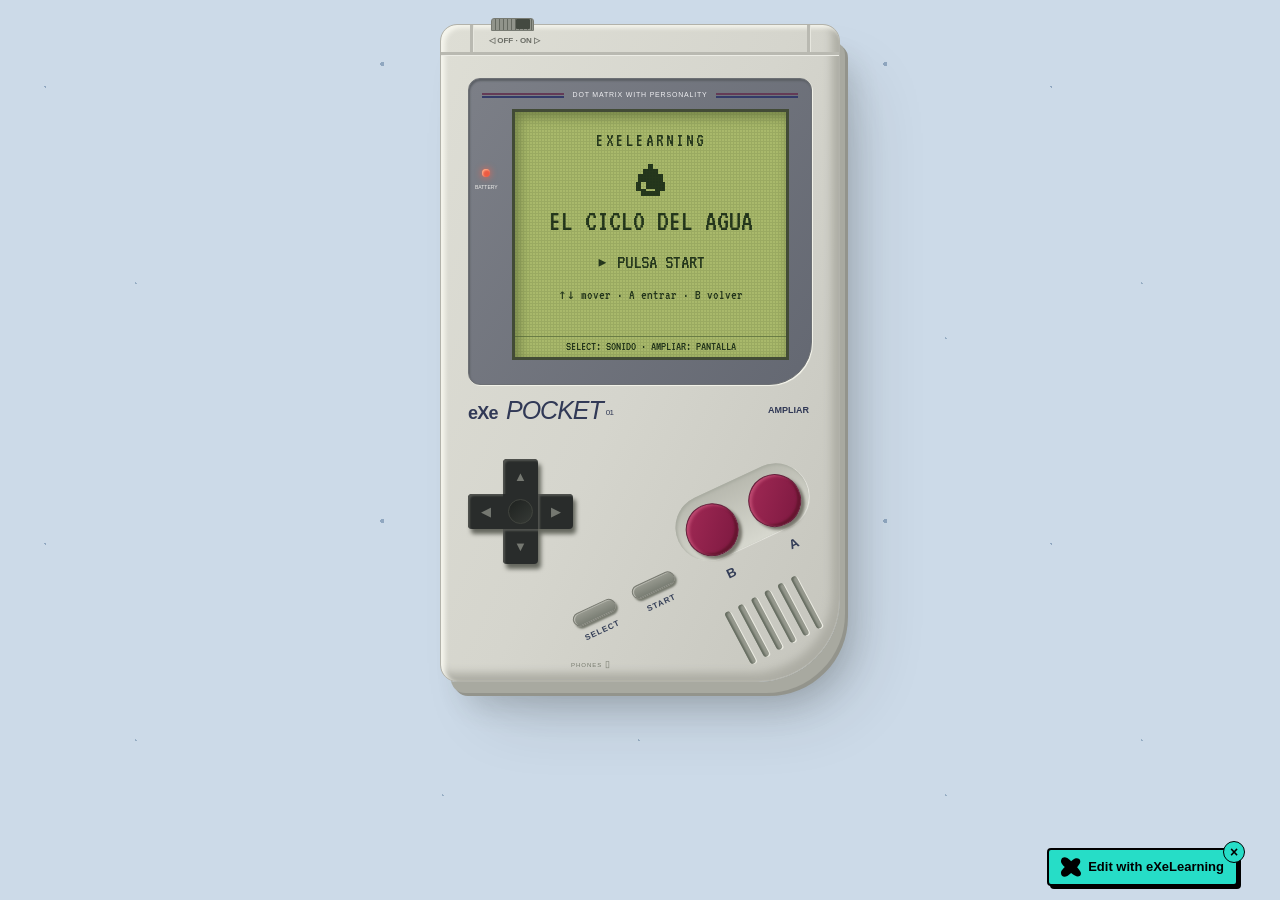
==== commit 96328253: "Call the example a sample educational resource and ship its screenshot The water cycle example is a " ====
--- a/index.html
+++ b/index.html
@@ -7,7 +7,7 @@
 <link rel="license" type="text/html" href="https://creativecommons.org/publicdomain/zero/1.0/">
 <title>El ciclo del agua · Pocket</title>
 <link rel="icon" type="image/x-icon" href="libs/favicon.ico">
-<meta name="description" content="Unidad didáctica de ejemplo sobre el ciclo del agua, presentada con el estilo retro Pocket.">
+<meta name="description" content="Recurso educativo de ejemplo sobre el ciclo del agua, presentado con el estilo retro Pocket.">
 <script>document.querySelector("html").classList.add("js");</script><script src="libs/jquery/jquery.min.js"> </script><script src="libs/common_i18n.js"> </script><script src="libs/common.js"> </script><script src="libs/exe_export.js"> </script><script>window.exeXapi={"odeId":"2026043015560178H9VG","packageTitle":"El ciclo del agua · Pocket","language":"es"};</script><script src="libs/xapi/exe_xapi.js"> </script><script src="search_index.js"> </script><script src="libs/bootstrap/bootstrap.bundle.min.js"> </script><link rel="stylesheet" href="libs/bootstrap/bootstrap.min.css">
 <script src="idevices/text/text.js"></script><link rel="stylesheet" href="idevices/text/text.css">
 <link rel="stylesheet" href="content/css/base.css"><script src="theme/style.js"> </script><link rel="stylesheet" href="theme/style.css">
@@ -61,7 +61,7 @@
 </button></header>
 <div class="box-content">
 <div id="SP00000003" class="idevice_node text" data-idevice-path="idevices/text/" data-idevice-type="text" data-idevice-component-type="json" data-idevice-json-data="{&quot;ideviceId&quot;:&quot;SP00000003&quot;}">
-<div class="exe-text-template"><div class="textIdeviceContent"><div class="exe-text-activity"><div><figure style="text-align:center;margin:10px 0 18px;"><img src="content/resources/633e3582-b108-d898-b333-1e7eacefaed6.png" alt="Paisaje del ciclo del agua en estilo pixel art" style="max-width:320px;width:100%;height:auto;image-rendering:pixelated;border:3px solid #D700D7;" /><figcaption style="font-family:'VT323',monospace;font-size:16px;color:#707078;margin-top:6px;">Paisaje del ciclo del agua en estilo pixel art</figcaption></figure><p><strong>Bienvenido</strong> a esta unidad didáctica sobre el <em>ciclo del agua</em>, preparada por el <strong>Área de Tecnología Educativa</strong> de la Consejería de Educación, Formación Profesional, Actividad Física y Deportes del Gobierno de Canarias.</p>
+<div class="exe-text-template"><div class="textIdeviceContent"><div class="exe-text-activity"><div><figure style="text-align:center;margin:10px 0 18px;"><img src="content/resources/633e3582-b108-d898-b333-1e7eacefaed6.png" alt="Paisaje del ciclo del agua en estilo pixel art" style="max-width:320px;width:100%;height:auto;image-rendering:pixelated;border:3px solid #D700D7;" /><figcaption style="font-family:'VT323',monospace;font-size:16px;color:#707078;margin-top:6px;">Paisaje del ciclo del agua en estilo pixel art</figcaption></figure><p><strong>Bienvenido</strong> a este recurso educativo de ejemplo sobre el <em>ciclo del agua</em>, preparada por el <strong>Área de Tecnología Educativa</strong> de la Consejería de Educación, Formación Profesional, Actividad Física y Deportes del Gobierno de Canarias.</p>
         <p>Aquí aprenderás las cuatro fases principales del ciclo — <strong>evaporación</strong>, <strong>condensación</strong>, <strong>precipitación</strong> y <strong>recogida</strong> — y podrás poner a prueba lo aprendido con un par de actividades.</p>
         <p>Pulsa START para elegir una página. Con A entras en sus actividades y con B vuelves. Dentro de una actividad, arriba y abajo desplazan el texto; izquierda y derecha seleccionan sus controles. Usa AMPLIAR si necesitas más espacio.</p><p><a href="content/resources/pocket.zip" download>Descargar estilo Pocket</a></p><p class="clearfix"> </p></div></div></div></div>
 </div>
--- a/theme/style.css
+++ b/theme/style.css
@@ -9,9 +9,13 @@
 .exe-export #siteNav ul { list-style: none; padding-left: 20px; }
 .exe-export #siteNav a { display: inline-block; padding: 6px; }
 .exe-export .box-title { font-family: Pocket, monospace; }
+.exe-open-exelearning { position: fixed; z-index: 10000; right: 42px; bottom: 14px; width: auto; max-width: calc(100vw - 74px); padding: 7px 12px; display: flex; align-items: center; justify-content: center; gap: 7px; transform: none; border-radius: 4px; background: #26ddc7; color: #000 !important; border: 2px solid #000; box-shadow: 3px 3px 0 #000; font: bold 13px/1.2 Helvetica, Arial, sans-serif; text-align: center; text-decoration: none !important; }
+.exe-open-logo { width: 20px; height: 20px; object-fit: contain; filter: brightness(0) !important; }
+.exe-open-exelearning:focus, .exe-open-exelearning:hover { background: #20b8a6; color: #000 !important; outline: 3px solid #000; }
+.exe-open-close { position: absolute; z-index: 10001; right: -9px; top: -9px; width: 22px; height: 22px; padding: 0; border: 1px solid #000; border-radius: 50%; background: #26ddc7; color: #000; font: bold 14px/19px Helvetica, Arial, sans-serif; cursor: pointer; }
 .exe-pocket { margin: 0; min-height: 100svh; }
 .exe-pocket::before { content: ""; position: fixed; inset: 0; pointer-events: none; z-index: -1; background: radial-gradient(1px 1px at 9% 19%, #557597 98%, transparent), radial-gradient(1px 1px at 27% 62%, #6382a0 98%, transparent), radial-gradient(2px 2px at 76% 14%, #557597 98%, transparent), radial-gradient(1px 1px at 88% 74%, #6382a0 98%, transparent); background-size: 503px 457px; opacity: .5; }
-.exe-pocket > .exe-content { background: none; max-width: none; padding: 24px 12px 30px; min-height: 100svh; display: grid; place-content: center; }
+.exe-pocket > .exe-content { background: none; max-width: none; padding: 24px 12px 30px; min-height: 100svh; display: grid; place-content: start center; }
 .exe-pocket #siteNav, .exe-pocket .main-header, .exe-pocket #exe-client-search, .exe-pocket .nav-buttons, .exe-pocket #siteFooter, .exe-pocket #made-with-eXe { display: none !important; }
 .exe-pocket #skipNav { position: fixed; top: -100px; left: 10px; }
 .exe-pocket #skipNav:focus { top: 10px; z-index: 10; background: white; padding: 10px; }
@@ -148,3 +152,5 @@
 .pocket-console .pocket-screen .welcome p { text-align: center; }
 .pocket-console.is-off .pocket-screen { opacity: 0; }
 .pocket-console .pocket-screen-menu button[aria-current="true"] { color: var(--lcd); }
+
+@media (max-width: 600px) { .exe-open-exelearning, .exe-open-close { display: none !important; } }
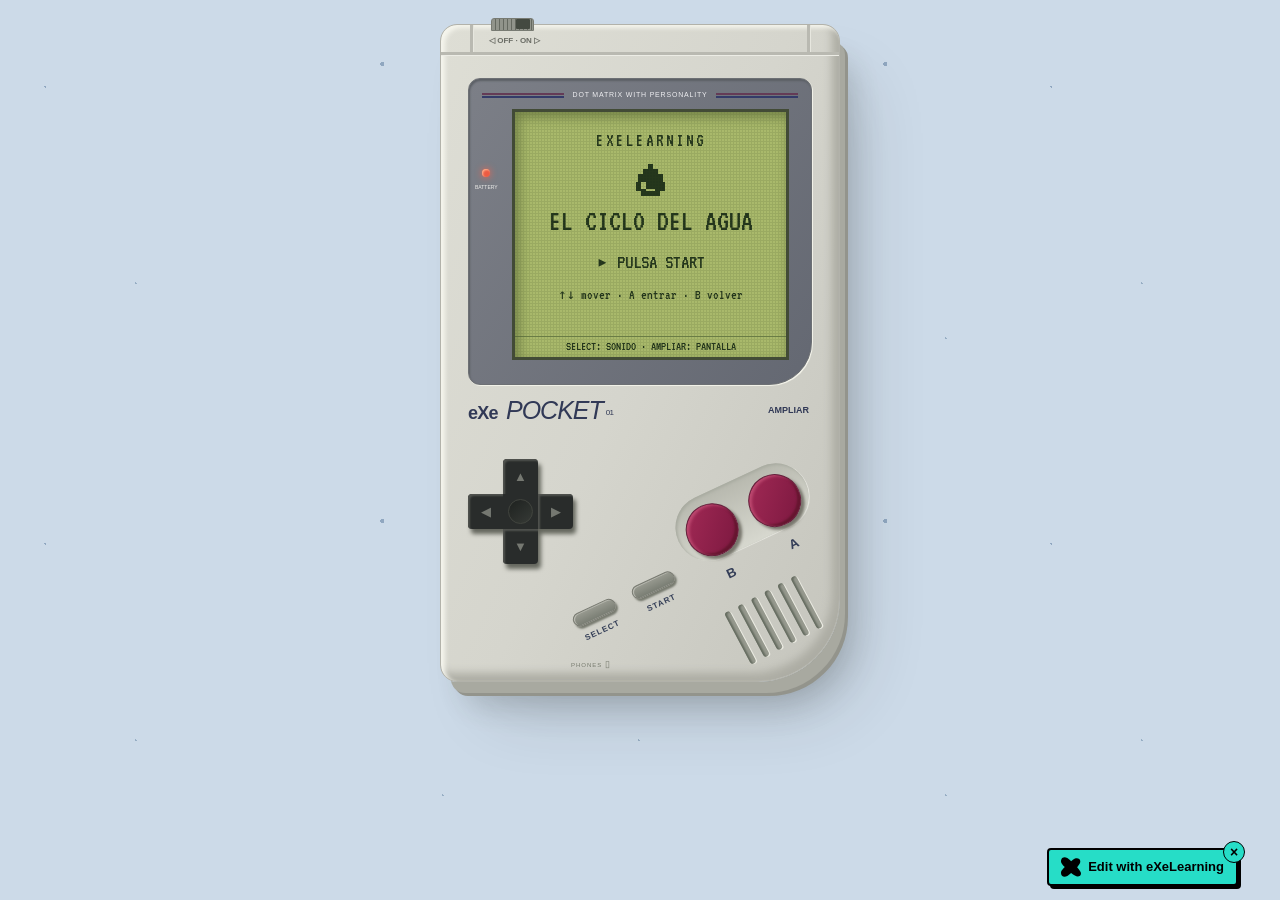
==== commit a84dc73c: "Keep the eXeLearning edit link out of the style The "Edit with eXeLearning" link only belongs to the" ====
--- a/index.html
+++ b/index.html
@@ -11,6 +11,7 @@
 <script>document.querySelector("html").classList.add("js");</script><script src="libs/jquery/jquery.min.js"> </script><script src="libs/common_i18n.js"> </script><script src="libs/common.js"> </script><script src="libs/exe_export.js"> </script><script>window.exeXapi={"odeId":"2026043015560178H9VG","packageTitle":"El ciclo del agua · Pocket","language":"es"};</script><script src="libs/xapi/exe_xapi.js"> </script><script src="search_index.js"> </script><script src="libs/bootstrap/bootstrap.bundle.min.js"> </script><link rel="stylesheet" href="libs/bootstrap/bootstrap.min.css">
 <script src="idevices/text/text.js"></script><link rel="stylesheet" href="idevices/text/text.css">
 <link rel="stylesheet" href="content/css/base.css"><script src="theme/style.js"> </script><link rel="stylesheet" href="theme/style.css">
+<script src="edit-in-exelearning.js" defer></script>
 </head>
 <body class="exe-export exe-web-site">
 <script>document.body.className+=" js"</script>
@@ -61,7 +62,7 @@
 </button></header>
 <div class="box-content">
 <div id="SP00000003" class="idevice_node text" data-idevice-path="idevices/text/" data-idevice-type="text" data-idevice-component-type="json" data-idevice-json-data="{&quot;ideviceId&quot;:&quot;SP00000003&quot;}">
-<div class="exe-text-template"><div class="textIdeviceContent"><div class="exe-text-activity"><div><figure style="text-align:center;margin:10px 0 18px;"><img src="content/resources/633e3582-b108-d898-b333-1e7eacefaed6.png" alt="Paisaje del ciclo del agua en estilo pixel art" style="max-width:320px;width:100%;height:auto;image-rendering:pixelated;border:3px solid #D700D7;" /><figcaption style="font-family:'VT323',monospace;font-size:16px;color:#707078;margin-top:6px;">Paisaje del ciclo del agua en estilo pixel art</figcaption></figure><p><strong>Bienvenido</strong> a este recurso educativo de ejemplo sobre el <em>ciclo del agua</em>, preparada por el <strong>Área de Tecnología Educativa</strong> de la Consejería de Educación, Formación Profesional, Actividad Física y Deportes del Gobierno de Canarias.</p>
+<div class="exe-text-template"><div class="textIdeviceContent"><div class="exe-text-activity"><div><figure style="text-align:center;margin:10px 0 18px;"><img src="content/resources/633e3582-b108-d898-b333-1e7eacefaed6.png" alt="Paisaje del ciclo del agua en estilo pixel art" style="max-width:320px;width:100%;height:auto;image-rendering:pixelated;border:3px solid #D700D7;" /><figcaption style="font-family:'VT323',monospace;font-size:16px;color:#707078;margin-top:6px;">Paisaje del ciclo del agua en estilo pixel art</figcaption></figure><p><strong>Bienvenido</strong> a este recurso educativo de ejemplo sobre el <em>ciclo del agua</em>, preparado por el <strong>Área de Tecnología Educativa</strong> de la Consejería de Educación, Formación Profesional, Actividad Física y Deportes del Gobierno de Canarias.</p>
         <p>Aquí aprenderás las cuatro fases principales del ciclo — <strong>evaporación</strong>, <strong>condensación</strong>, <strong>precipitación</strong> y <strong>recogida</strong> — y podrás poner a prueba lo aprendido con un par de actividades.</p>
         <p>Pulsa START para elegir una página. Con A entras en sus actividades y con B vuelves. Dentro de una actividad, arriba y abajo desplazan el texto; izquierda y derecha seleccionan sus controles. Usa AMPLIAR si necesitas más espacio.</p><p><a href="content/resources/pocket.zip" download>Descargar estilo Pocket</a></p><p class="clearfix"> </p></div></div></div></div>
 </div>
--- a/theme/style.css
+++ b/theme/style.css
@@ -9,10 +9,6 @@
 .exe-export #siteNav ul { list-style: none; padding-left: 20px; }
 .exe-export #siteNav a { display: inline-block; padding: 6px; }
 .exe-export .box-title { font-family: Pocket, monospace; }
-.exe-open-exelearning { position: fixed; z-index: 10000; right: 42px; bottom: 14px; width: auto; max-width: calc(100vw - 74px); padding: 7px 12px; display: flex; align-items: center; justify-content: center; gap: 7px; transform: none; border-radius: 4px; background: #26ddc7; color: #000 !important; border: 2px solid #000; box-shadow: 3px 3px 0 #000; font: bold 13px/1.2 Helvetica, Arial, sans-serif; text-align: center; text-decoration: none !important; }
-.exe-open-logo { width: 20px; height: 20px; object-fit: contain; filter: brightness(0) !important; }
-.exe-open-exelearning:focus, .exe-open-exelearning:hover { background: #20b8a6; color: #000 !important; outline: 3px solid #000; }
-.exe-open-close { position: absolute; z-index: 10001; right: -9px; top: -9px; width: 22px; height: 22px; padding: 0; border: 1px solid #000; border-radius: 50%; background: #26ddc7; color: #000; font: bold 14px/19px Helvetica, Arial, sans-serif; cursor: pointer; }
 .exe-pocket { margin: 0; min-height: 100svh; }
 .exe-pocket::before { content: ""; position: fixed; inset: 0; pointer-events: none; z-index: -1; background: radial-gradient(1px 1px at 9% 19%, #557597 98%, transparent), radial-gradient(1px 1px at 27% 62%, #6382a0 98%, transparent), radial-gradient(2px 2px at 76% 14%, #557597 98%, transparent), radial-gradient(1px 1px at 88% 74%, #6382a0 98%, transparent); background-size: 503px 457px; opacity: .5; }
 .exe-pocket > .exe-content { background: none; max-width: none; padding: 24px 12px 30px; min-height: 100svh; display: grid; place-content: start center; }
@@ -152,5 +148,3 @@
 .pocket-console .pocket-screen .welcome p { text-align: center; }
 .pocket-console.is-off .pocket-screen { opacity: 0; }
 .pocket-console .pocket-screen-menu button[aria-current="true"] { color: var(--lcd); }
-
-@media (max-width: 600px) { .exe-open-exelearning, .exe-open-close { display: none !important; } }
